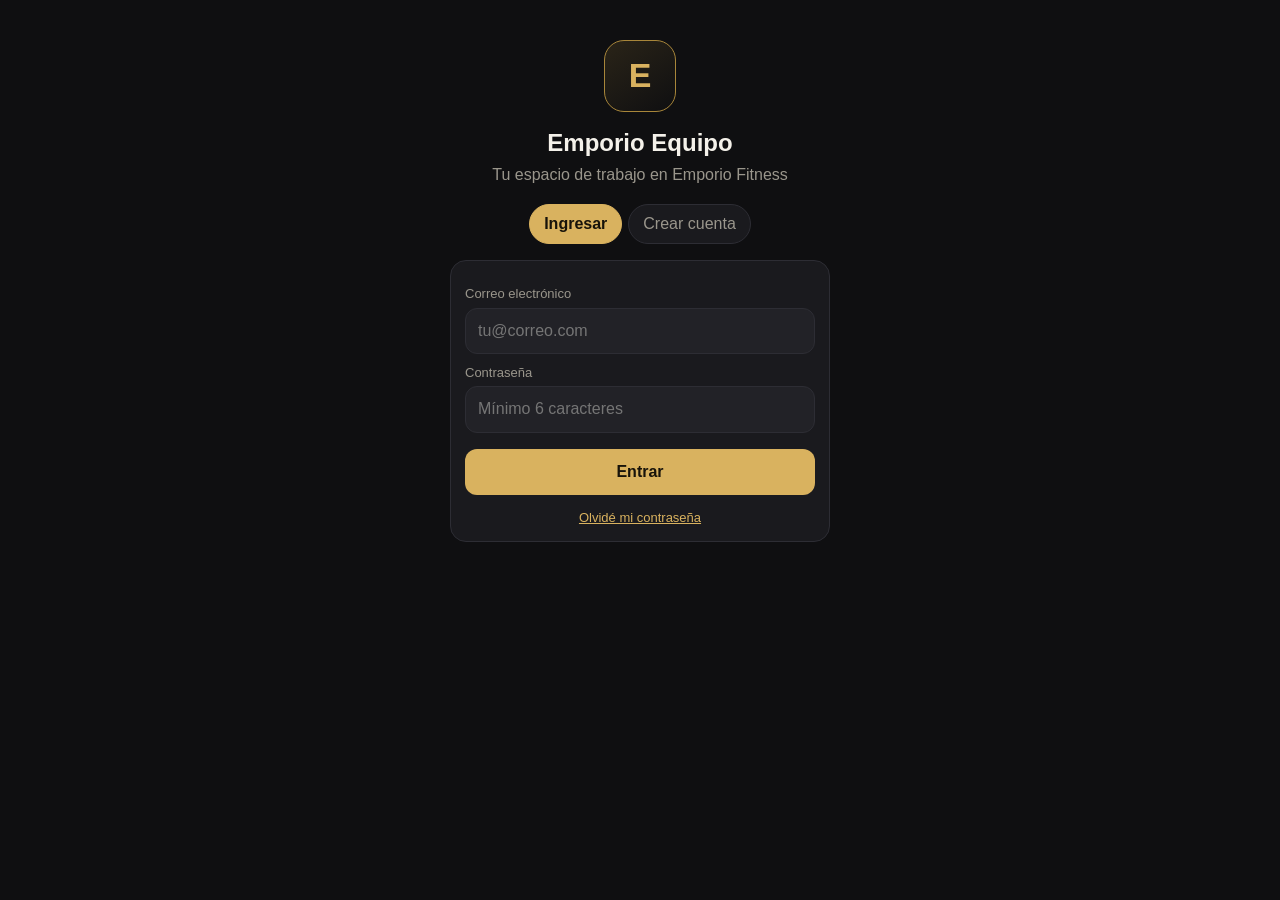
==== index.html @ a4c2b2d4 "Add files via upload" ====
<!doctype html>
<html lang="es">
<head>
<meta charset="utf-8">
<meta name="viewport" content="width=device-width,initial-scale=1,viewport-fit=cover,user-scalable=no">
<title>Emporio Equipo</title>
<meta name="theme-color" content="#0f0f11">
<meta name="apple-mobile-web-app-capable" content="yes">
<meta name="mobile-web-app-capable" content="yes">
<meta name="apple-mobile-web-app-status-bar-style" content="black-translucent">
<meta name="apple-mobile-web-app-title" content="Emporio">
<link rel="manifest" href="manifest.webmanifest">
<link rel="apple-touch-icon" href="icons/apple-touch-icon.png">
<link rel="icon" href="icons/icon-192.png">
<link rel="stylesheet" href="styles.css">
</head>
<body>
<div id="root"><div class="auth"><div class="logo">E</div><p class="muted" style="text-align:center">Cargando…</p></div></div>
<div id="toast" class="hidden"></div>
<div id="modal-host"></div>
<script src="vendor/supabase.js"></script>
<script src="vendor/jsQR.js"></script>
<script src="config.js"></script>
<script src="app.js"></script>
<script src="chat.js"></script>
<script src="horario.js"></script>
<script src="mas.js"></script>
<script src="admin.js"></script>
<script>
if ('serviceWorker' in navigator) window.addEventListener('load', () => navigator.serviceWorker.register('sw.js').catch(() => {}));
</script>
</body>
</html>
---- styles.css ----
:root{
  --bg:#0f0f11; --card:#1a1a1e; --card2:#222227; --line:#2d2d34;
  --text:#f4f1ea; --muted:#9a968c; --gold:#d9b25f; --gold-d:#a8863a;
  --ok:#4cc38a; --warn:#f0b429; --bad:#ef6a5b; --info:#6aa8ff;
  --r:16px; --nav:64px;
}
*{box-sizing:border-box;-webkit-tap-highlight-color:transparent}
html,body{margin:0;background:var(--bg);color:var(--text);font:16px/1.4 -apple-system,BlinkMacSystemFont,"Segoe UI",Roboto,sans-serif}
body{min-height:100vh;min-height:100dvh}
button,input,select,textarea{font:inherit;color:inherit}
h1,h2,h3{margin:0}
a{color:var(--gold)}
.hidden{display:none!important}

/* layout */
#app{max-width:560px;margin:0 auto;min-height:100dvh;display:flex;flex-direction:column}
header.top{position:sticky;top:0;z-index:5;background:rgba(15,15,17,.92);backdrop-filter:blur(8px);
  display:flex;align-items:center;gap:12px;padding:calc(10px + env(safe-area-inset-top)) 16px 10px;border-bottom:1px solid var(--line)}
header.top h1{font-size:18px;flex:1;letter-spacing:.02em}
main{flex:1;padding:16px 16px calc(var(--nav) + 28px + env(safe-area-inset-bottom))}
nav.bottom{position:fixed;left:0;right:0;bottom:0;z-index:6;background:rgba(20,20,23,.96);backdrop-filter:blur(8px);
  border-top:1px solid var(--line);display:flex;max-width:560px;margin:0 auto;padding-bottom:env(safe-area-inset-bottom)}
nav.bottom a{flex:1;text-align:center;padding:8px 2px 6px;color:var(--muted);text-decoration:none;font-size:11px;position:relative}
nav.bottom a svg{display:block;margin:0 auto 2px;width:24px;height:24px}
nav.bottom a.on{color:var(--gold)}
.badge{position:absolute;top:4px;left:calc(50% + 6px);background:var(--bad);color:#fff;border-radius:99px;font-size:10px;min-width:16px;height:16px;line-height:16px;padding:0 4px}

/* ui */
.card{background:var(--card);border:1px solid var(--line);border-radius:var(--r);padding:14px;margin-bottom:12px}
.card h3{font-size:15px;margin-bottom:8px}
.row{display:flex;align-items:center;gap:10px}
.row.sb{justify-content:space-between}
.grow{flex:1;min-width:0}
.muted{color:var(--muted)} .small{font-size:13px} .tiny{font-size:12px}
.gold{color:var(--gold)} .ok{color:var(--ok)} .bad{color:var(--bad)} .warn{color:var(--warn)}
.title{font-size:22px;font-weight:700;margin:4px 0 14px}
.sec{font-size:13px;color:var(--muted);text-transform:uppercase;letter-spacing:.08em;margin:18px 2px 8px}
.pill{display:inline-block;font-size:12px;padding:2px 9px;border-radius:99px;background:var(--card2);border:1px solid var(--line);white-space:nowrap}
.pill.ok{color:var(--ok);border-color:#2c5b46} .pill.bad{color:var(--bad);border-color:#6a2f29}
.pill.warn{color:var(--warn);border-color:#6a5420} .pill.info{color:var(--info);border-color:#2b4670} .pill.gold{border-color:var(--gold-d)}
.btn{background:var(--gold);color:#17130a;border:0;border-radius:12px;padding:12px 16px;font-weight:700;width:100%;cursor:pointer}
.btn:active{background:var(--gold-d)} .btn:disabled{opacity:.5}
.btn.sec2{background:var(--card2);color:var(--text);border:1px solid var(--line)}
.btn.bad{background:#3a1f1c;color:#ffb4aa;border:1px solid #6a2f29}
.btn.sm{width:auto;padding:7px 12px;font-size:14px;border-radius:10px}
.btn.ok{background:#1f3a2e;color:#9be7c0;border:1px solid #2c5b46}
label{display:block;font-size:13px;color:var(--muted);margin:10px 0 4px}
input,select,textarea{width:100%;background:var(--card2);border:1px solid var(--line);border-radius:12px;padding:11px 12px;outline:none}
input:focus,select:focus,textarea:focus{border-color:var(--gold)}
textarea{min-height:84px;resize:vertical}
input[type=checkbox]{width:auto;accent-color:var(--gold)}
.chk{display:flex;gap:8px;align-items:center;margin:12px 0;color:var(--text);font-size:15px}
.chk input{margin:0}
.tabs{display:flex;gap:6px;overflow-x:auto;margin:0 0 14px;padding-bottom:2px}
.tabs button{flex:0 0 auto;background:var(--card);border:1px solid var(--line);color:var(--muted);border-radius:99px;padding:8px 14px;cursor:pointer}
.tabs button.on{background:var(--gold);color:#17130a;border-color:var(--gold);font-weight:700}
.avatar{width:40px;height:40px;border-radius:50%;background:var(--card2);border:1px solid var(--line);object-fit:cover;flex:0 0 auto;
  display:flex;align-items:center;justify-content:center;font-weight:700;color:var(--gold);overflow:hidden}
.avatar.lg{width:96px;height:96px;font-size:34px} .avatar.sm{width:32px;height:32px;font-size:13px}
.list>.item{display:flex;gap:12px;align-items:center;padding:12px 0;border-bottom:1px solid var(--line)}
.list>.item:last-child{border-bottom:0}
.empty{text-align:center;color:var(--muted);padding:26px 10px}
.grid2{display:grid;grid-template-columns:1fr 1fr;gap:10px}
.menu a{display:flex;flex-direction:column;gap:6px;align-items:flex-start;background:var(--card);border:1px solid var(--line);
  border-radius:var(--r);padding:14px;text-decoration:none;color:var(--text);min-height:92px}
.menu a b{font-size:15px} .menu a span{font-size:12px;color:var(--muted)} .menu svg{width:26px;height:26px;color:var(--gold)}
.stat{font-size:28px;font-weight:800}
.dot{width:9px;height:9px;border-radius:50%;background:var(--gold);flex:0 0 auto}

/* toast & modal */
#toast{position:fixed;left:50%;transform:translateX(-50%);bottom:calc(var(--nav) + 18px + env(safe-area-inset-bottom));z-index:50;
  background:#2a2a30;border:1px solid var(--line);padding:10px 16px;border-radius:12px;max-width:90vw;font-size:14px;box-shadow:0 6px 24px #0008}
#toast.bad{border-color:var(--bad)} #toast.ok{border-color:var(--ok)}
.modal{position:fixed;inset:0;z-index:40;background:#000a;display:flex;align-items:flex-end;justify-content:center}
.modal>div{background:var(--card);border-radius:20px 20px 0 0;width:100%;max-width:560px;max-height:88dvh;overflow:auto;padding:18px 16px calc(24px + env(safe-area-inset-bottom));border:1px solid var(--line)}
.modal h2{font-size:18px;margin-bottom:6px}

/* auth */
.auth{max-width:420px;margin:0 auto;padding:calc(40px + env(safe-area-inset-top)) 20px 30px}
.logo{width:72px;height:72px;border-radius:20px;background:linear-gradient(145deg,#2a2418,#0f0f11);border:1px solid var(--gold-d);
  display:flex;align-items:center;justify-content:center;font-size:34px;font-weight:800;color:var(--gold);margin:0 auto 14px}

/* scanner */
.scan{position:relative;border-radius:var(--r);overflow:hidden;background:#000;aspect-ratio:3/4;margin-bottom:12px}
.scan video{width:100%;height:100%;object-fit:cover}
.scan .frame{position:absolute;inset:18%;border:3px solid var(--gold);border-radius:18px;box-shadow:0 0 0 999px #0007}
.bigstatus{text-align:center;padding:26px 10px}
.bigstatus .ic{font-size:54px;line-height:1}

/* chat */
.chat-wrap{display:flex;flex-direction:column;height:calc(100dvh - 140px - var(--nav))}
.msgs{flex:1;overflow:auto;display:flex;flex-direction:column;gap:6px;padding:4px 0 10px}
.msg{max-width:82%;padding:8px 12px;border-radius:16px;background:var(--card2);align-self:flex-start;word-break:break-word;white-space:pre-wrap}
.msg.me{background:#3b3220;border:1px solid var(--gold-d);align-self:flex-end}
.msg .who{font-size:11px;color:var(--gold);margin-bottom:2px}
.msg .t{font-size:10px;color:var(--muted);text-align:right;margin-top:2px}
.composer{display:flex;gap:8px;align-items:flex-end;padding-top:8px;border-top:1px solid var(--line)}
.composer textarea{min-height:44px;max-height:120px;flex:1;border-radius:22px}
.composer button{width:46px;height:46px;border-radius:50%;border:0;background:var(--gold);color:#17130a;font-weight:800;font-size:18px}

/* schedule */
.days{display:flex;gap:6px;margin-bottom:12px}
.days button{flex:1;background:var(--card);border:1px solid var(--line);border-radius:12px;padding:8px 0;color:var(--muted);cursor:pointer}
.days button b{display:block;font-size:17px;color:var(--text)}
.days button.on{border-color:var(--gold);background:#2b2415} .days button.on b{color:var(--gold)}
.days button.today span{color:var(--gold)}
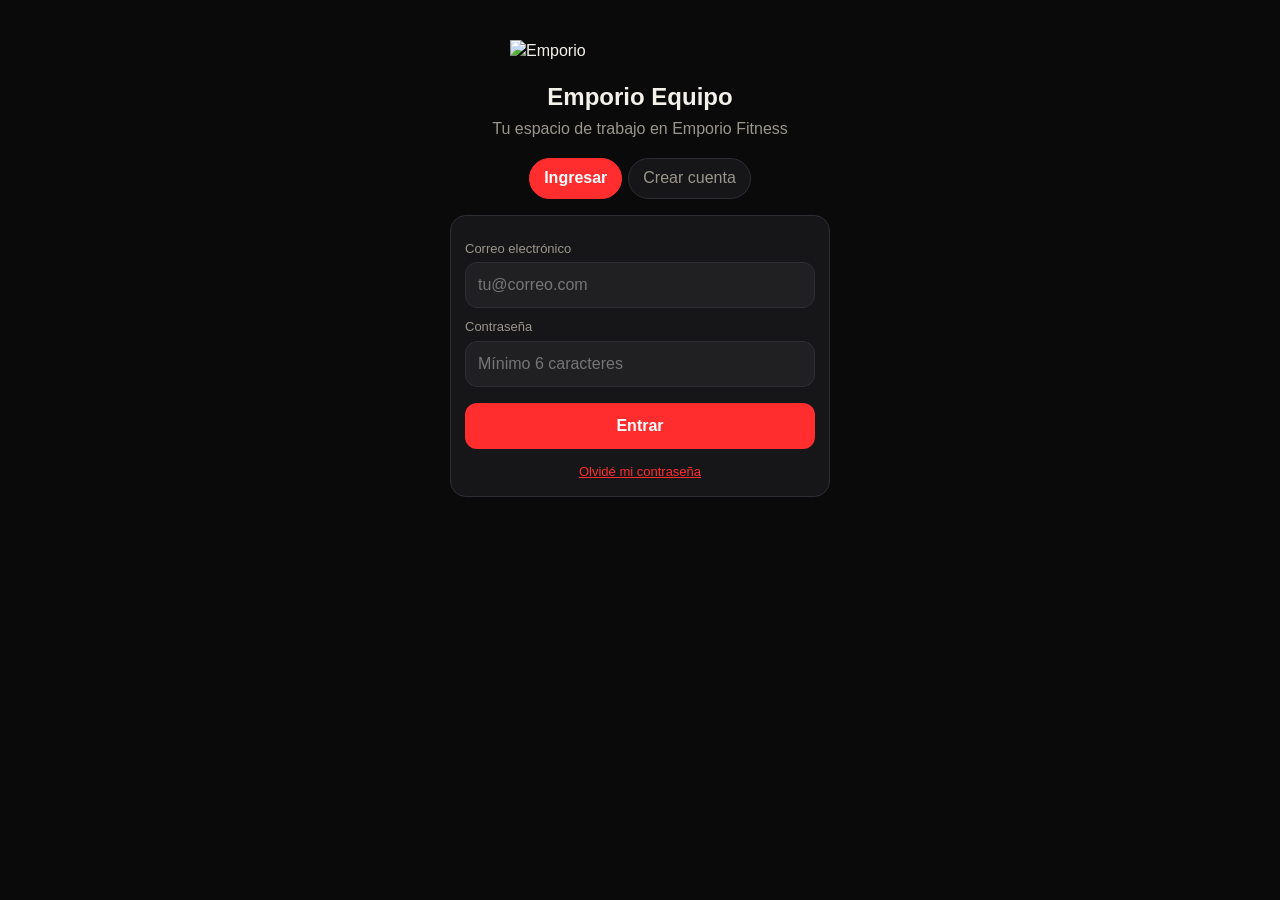
==== commit 3b4c5ccb: "Add files via upload" ====
--- a/index.html
+++ b/index.html
@@ -4,7 +4,7 @@
 <meta charset="utf-8">
 <meta name="viewport" content="width=device-width,initial-scale=1,viewport-fit=cover,user-scalable=no">
 <title>Emporio Equipo</title>
-<meta name="theme-color" content="#0f0f11">
+<meta name="theme-color" content="#0a0a0b">
 <meta name="apple-mobile-web-app-capable" content="yes">
 <meta name="mobile-web-app-capable" content="yes">
 <meta name="apple-mobile-web-app-status-bar-style" content="black-translucent">
@@ -15,7 +15,7 @@
 <link rel="stylesheet" href="styles.css">
 </head>
 <body>
-<div id="root"><div class="auth"><div class="logo">E</div><p class="muted" style="text-align:center">Cargando…</p></div></div>
+<div id="root"><div class="auth"><img class="logo" src="icons/logo-full.png" alt="Emporio"><p class="muted" style="text-align:center">Cargando…</p></div></div>
 <div id="toast" class="hidden"></div>
 <div id="modal-host"></div>
 <script src="vendor/supabase.js"></script>
--- a/styles.css
+++ b/styles.css
@@ -1,7 +1,7 @@
 :root{
-  --bg:#0f0f11; --card:#1a1a1e; --card2:#222227; --line:#2d2d34;
-  --text:#f4f1ea; --muted:#9a968c; --gold:#d9b25f; --gold-d:#a8863a;
-  --ok:#4cc38a; --warn:#f0b429; --bad:#ef6a5b; --info:#6aa8ff;
+  --bg:#0a0a0b; --card:#161618; --card2:#202023; --line:#2d2d34;
+  --text:#f4f1ea; --muted:#9a968c; --gold:#ff2d2d; --gold-d:#b50f14;
+  --ok:#4cc38a; --warn:#f0b429; --bad:#ff8a5c; --info:#6aa8ff;
   --r:16px; --nav:64px;
 }
 *{box-sizing:border-box;-webkit-tap-highlight-color:transparent}
@@ -38,7 +38,7 @@
 .pill{display:inline-block;font-size:12px;padding:2px 9px;border-radius:99px;background:var(--card2);border:1px solid var(--line);white-space:nowrap}
 .pill.ok{color:var(--ok);border-color:#2c5b46} .pill.bad{color:var(--bad);border-color:#6a2f29}
 .pill.warn{color:var(--warn);border-color:#6a5420} .pill.info{color:var(--info);border-color:#2b4670} .pill.gold{border-color:var(--gold-d)}
-.btn{background:var(--gold);color:#17130a;border:0;border-radius:12px;padding:12px 16px;font-weight:700;width:100%;cursor:pointer}
+.btn{background:var(--gold);color:#fff;border:0;border-radius:12px;padding:12px 16px;font-weight:700;width:100%;cursor:pointer}
 .btn:active{background:var(--gold-d)} .btn:disabled{opacity:.5}
 .btn.sec2{background:var(--card2);color:var(--text);border:1px solid var(--line)}
 .btn.bad{background:#3a1f1c;color:#ffb4aa;border:1px solid #6a2f29}
@@ -53,7 +53,7 @@
 .chk input{margin:0}
 .tabs{display:flex;gap:6px;overflow-x:auto;margin:0 0 14px;padding-bottom:2px}
 .tabs button{flex:0 0 auto;background:var(--card);border:1px solid var(--line);color:var(--muted);border-radius:99px;padding:8px 14px;cursor:pointer}
-.tabs button.on{background:var(--gold);color:#17130a;border-color:var(--gold);font-weight:700}
+.tabs button.on{background:var(--gold);color:#fff;border-color:var(--gold);font-weight:700}
 .avatar{width:40px;height:40px;border-radius:50%;background:var(--card2);border:1px solid var(--line);object-fit:cover;flex:0 0 auto;
   display:flex;align-items:center;justify-content:center;font-weight:700;color:var(--gold);overflow:hidden}
 .avatar.lg{width:96px;height:96px;font-size:34px} .avatar.sm{width:32px;height:32px;font-size:13px}
@@ -77,8 +77,7 @@
 
 /* auth */
 .auth{max-width:420px;margin:0 auto;padding:calc(40px + env(safe-area-inset-top)) 20px 30px}
-.logo{width:72px;height:72px;border-radius:20px;background:linear-gradient(145deg,#2a2418,#0f0f11);border:1px solid var(--gold-d);
-  display:flex;align-items:center;justify-content:center;font-size:34px;font-weight:800;color:var(--gold);margin:0 auto 14px}
+.logo{display:block;width:min(260px,70%);height:auto;margin:0 auto 18px}
 
 /* scanner */
 .scan{position:relative;border-radius:var(--r);overflow:hidden;background:#000;aspect-ratio:3/4;margin-bottom:12px}
@@ -96,7 +95,7 @@
 .msg .t{font-size:10px;color:var(--muted);text-align:right;margin-top:2px}
 .composer{display:flex;gap:8px;align-items:flex-end;padding-top:8px;border-top:1px solid var(--line)}
 .composer textarea{min-height:44px;max-height:120px;flex:1;border-radius:22px}
-.composer button{width:46px;height:46px;border-radius:50%;border:0;background:var(--gold);color:#17130a;font-weight:800;font-size:18px}
+.composer button{width:46px;height:46px;border-radius:50%;border:0;background:var(--gold);color:#fff;font-weight:800;font-size:18px}
 
 /* schedule */
 .days{display:flex;gap:6px;margin-bottom:12px}
